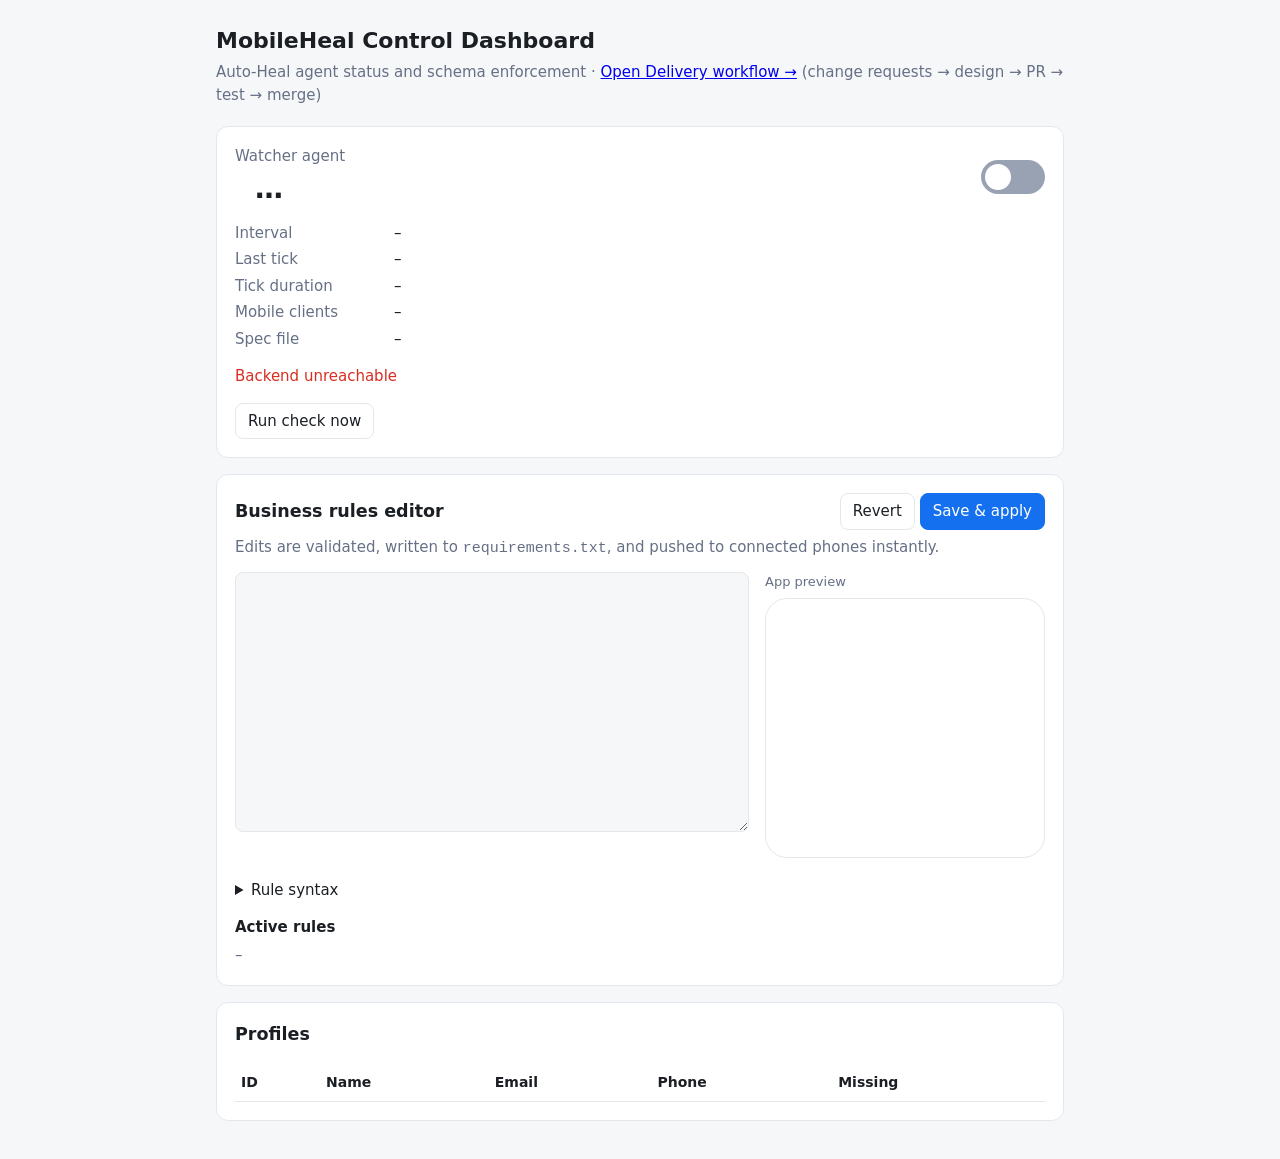
==== backend/app/static/dashboard.html @ 3e6647db "Initial MobileHeal import" ====
<!doctype html>
<html lang="en">
<head>
<meta charset="utf-8">
<meta name="viewport" content="width=device-width, initial-scale=1">
<title>MobileHeal Control</title>
<style>
  :root { --bg:#f6f7f9; --card:#fff; --fg:#1b1f24; --muted:#667085; --line:#e4e7ec;
          --ok:#12b76a; --off:#98a2b3; --warn:#f79009; --err:#d92d20; }
  @media (prefers-color-scheme: dark) { :root { --bg:#0f1115; --card:#181b21; --fg:#e7e9ee;
          --muted:#98a2b3; --line:#2a2f38; } }
  * { box-sizing:border-box } body { margin:0; font:15px/1.5 system-ui,-apple-system,Segoe UI,sans-serif;
          background:var(--bg); color:var(--fg); }
  main { max-width:880px; margin:0 auto; padding:24px 16px; }
  h1 { font-size:22px; margin:0 0 4px } .sub { color:var(--muted); margin:0 0 20px }
  .card { background:var(--card); border:1px solid var(--line); border-radius:12px; padding:18px; margin-bottom:16px }
  .row { display:flex; align-items:center; justify-content:space-between; gap:12px; flex-wrap:wrap }
  .state { font-size:28px; font-weight:700; letter-spacing:.5px }
  .dot { display:inline-block; width:12px; height:12px; border-radius:50%; margin-right:8px; vertical-align:middle }
  .switch { position:relative; width:64px; height:34px; } .switch input { opacity:0; width:0; height:0 }
  .slider { position:absolute; inset:0; background:var(--off); border-radius:34px; cursor:pointer; transition:.2s }
  .slider:before { content:""; position:absolute; width:26px; height:26px; left:4px; top:4px; background:#fff;
          border-radius:50%; transition:.2s } input:checked + .slider { background:var(--ok) }
  input:checked + .slider:before { transform:translateX(30px) }
  dl { display:grid; grid-template-columns:max-content 1fr; gap:4px 16px; margin:12px 0 0 } dt { color:var(--muted) }
  table { width:100%; border-collapse:collapse; font-size:14px } th,td { text-align:left; padding:8px 6px; border-bottom:1px solid var(--line) }
  .tag { display:inline-block; padding:1px 8px; border-radius:99px; font-size:12px; background:var(--line); margin:1px }
  .tag.req { background:color-mix(in srgb, var(--warn) 22%, transparent) }
  .err { color:var(--err) } .muted { color:var(--muted) }
  button { font:inherit; padding:6px 12px; border-radius:8px; border:1px solid var(--line); background:var(--card); color:var(--fg); cursor:pointer }
  .scroll { overflow-x:auto }
  textarea { width:100%; min-height:260px; font:13px/1.55 ui-monospace,SFMono-Regular,Menlo,monospace; padding:12px;
          border-radius:8px; border:1px solid var(--line); background:var(--bg); color:var(--fg); resize:vertical }
  textarea.bad { border-color:var(--err) }
  .btn-primary { background:#1570ef; color:#fff; border-color:#1570ef } .btn-primary:disabled { opacity:.5; cursor:default }
  .ok { color:var(--ok) } .grid2 { display:grid; grid-template-columns:1fr 280px; gap:16px }
  @media (max-width:720px) { .grid2 { grid-template-columns:1fr } }
  .phone { border:1px solid var(--line); border-radius:22px; padding:14px; min-height:260px; }
  .phone .bar { font-weight:600; padding:6px 0 10px } .phone .banner { border-radius:8px; padding:10px; font-size:13px; margin-bottom:10px }
  .phone .fld { border:1px solid #c8ccd2; border-radius:6px; padding:8px; font-size:13px; margin-bottom:8px; color:#667085; background:#fff }
  .phone .pbtn { border-radius:20px; padding:10px; text-align:center; font-weight:600 }
  .help code { background:var(--line); padding:1px 5px; border-radius:4px; font-size:12px } .help li { margin:2px 0 }
</style>
</head>
<body>
<main>
  <h1>MobileHeal Control Dashboard</h1>
  <p class="sub">Auto-Heal agent status and schema enforcement · <a href="/workflow">Open Delivery workflow →</a> <span class="muted">(change requests → design → PR → test → merge)</span></p>

  <section class="card">
    <div class="row">
      <div><div class="muted">Watcher agent</div>
        <div class="state"><span class="dot" id="dot"></span><span id="state">…</span></div></div>
      <label class="switch" title="Start / stop agent"><input type="checkbox" id="toggle"><span class="slider"></span></label>
    </div>
    <dl>
      <dt>Interval</dt><dd id="interval">–</dd>
      <dt>Last tick</dt><dd id="tick">–</dd>
      <dt>Tick duration</dt><dd id="dur">–</dd>
      <dt>Mobile clients</dt><dd id="clients">–</dd>
      <dt>Spec file</dt><dd id="specPath" style="word-break:break-all">–</dd>
    </dl>
    <p id="error" class="err"></p>
    <button id="runNow">Run check now</button>
  </section>

  <section class="card">
    <div class="row"><h3 style="margin:0">Business rules editor</h3>
      <span><button id="reload">Revert</button> <button id="save" class="btn-primary">Save &amp; apply</button></span></div>
    <p class="muted" style="margin:6px 0 12px">Edits are validated, written to <code>requirements.txt</code>, and pushed to connected phones instantly.</p>
    <div class="grid2">
      <div>
        <textarea id="spec" spellcheck="false"></textarea>
        <p id="specMsg" class="muted" style="margin:6px 0 0">&nbsp;</p>
      </div>
      <div>
        <div class="muted" style="font-size:13px;margin-bottom:6px">App preview</div>
        <div class="phone" id="phone"></div>
      </div>
    </div>
    <details class="help" style="margin-top:12px"><summary>Rule syntax</summary>
      <ul>
        <li><code>phone_number: required</code> — profile field users must fill in (<code>optional</code> to relax)</li>
        <li><code>ui.button_color = #E53935</code> — app look &amp; behaviour, any key below</li>
        <li><code># comment</code> — ignored</li>
      </ul>
      <div id="uiKeys"></div>
    </details>
    <h4 style="margin:14px 0 6px">Active rules</h4><div id="rules" class="muted">–</div>
  </section>

  <section class="card scroll">
    <h3 style="margin-top:0">Profiles</h3>
    <table><thead><tr><th>ID</th><th>Name</th><th>Email</th><th>Phone</th><th>Missing</th></tr></thead>
      <tbody id="profiles"></tbody></table>
  </section>
</main>
<script>
const $ = id => document.getElementById(id);
const esc = s => String(s ?? "").replace(/[&<>"]/g, c => ({"&":"&amp;","<":"&lt;",">":"&gt;",'"':"&quot;"}[c]));
async function refresh() {
  try {
    const [a, p] = await Promise.all([fetch("/api/agent").then(r=>r.json()), fetch("/api/profiles").then(r=>r.json())]);
    const on = a.state === "START";
    $("state").textContent = on ? "RUNNING" : "STOPPED";
    $("dot").style.background = on ? "var(--ok)" : "var(--off)";
    $("toggle").checked = on;
    $("interval").textContent = a.interval_seconds + " s";
    $("tick").textContent = a.last_tick ? new Date(a.last_tick).toLocaleString() : "–";
    $("dur").textContent = a.last_duration_ms != null ? a.last_duration_ms + " ms" : "–";
    $("clients").textContent = a.ws_clients;
    $("specPath").textContent = a.spec_path;
    $("error").textContent = a.last_error || "";
    $("rules").innerHTML = (a.rules.map(r =>
      `<span class="tag ${r.constraint==='required'?'req':''}">${esc(r.field)}: ${esc(r.constraint)}</span>`).concat(
      Object.entries(a.ui || {}).map(([k, v]) => `<span class="tag">ui.${esc(k)} = ${k.endsWith("_color") ?
        `<span style="display:inline-block;width:10px;height:10px;border-radius:2px;vertical-align:middle;background:${esc(v)}"></span> ` : ""}${esc(v)}</span>`))
      .join(" ")) || "No rules";
    $("profiles").innerHTML = p.length ? p.map(x => {
      const miss = a.active_alerts[x.id] || [];
      return `<tr><td>${x.id}</td><td>${esc(x.name)}</td><td>${esc(x.email)}</td><td>${esc(x.phone_number)}</td>
        <td>${miss.length ? miss.map(m=>`<span class="tag req">${esc(m)}</span>`).join(" ") : '<span class="muted">✓ healthy</span>'}</td></tr>`;
    }).join("") : `<tr><td colspan="5" class="muted">No profiles yet</td></tr>`;
  } catch (e) { $("error").textContent = "Backend unreachable"; }
}
$("toggle").addEventListener("change", async e => {
  await fetch("/api/agent/toggle", {method:"POST", headers:{"Content-Type":"application/json"},
    body: JSON.stringify({state: e.target.checked ? "START" : "STOP"})});
  refresh();
});
$("runNow").addEventListener("click", async () => { await fetch("/api/agent/run-now", {method:"POST"}); refresh(); });
let dirty = false, lastSaved = "";
const label = k => k.split("_").map(w => w[0].toUpperCase() + w.slice(1)).join(" ");
function preview(rules, ui) {
  const req = rules.filter(r => r.constraint === "required").map(r => r.field);
  const fields = ["name", "email", ...req.filter(f => f !== "name" && f !== "email")];
  const extra = req.filter(f => f !== "name" && f !== "email");
  $("phone").style.background = ui.background_color || "#ffffff";
  $("phone").innerHTML = `<div class="bar" style="color:#1b1f24">${esc(ui.app_title || "MobileHeal")}</div>` +
    (extra.length ? `<div class="banner" style="background:${esc(ui.banner_color || "#FFF4E5")};color:${esc(ui.banner_text_color || "#B54708")}">
      <b>Action needed</b><br>${esc(ui.banner_message || "Your profile is missing: " + extra.map(label).join(", "))}</div>` : "") +
    fields.map(f => `<div class="fld">${esc(label(f))}</div>`).join("") +
    `<div class="pbtn" style="background:${esc(ui.button_color || "#6750A4")};color:${esc(ui.button_text_color || "#FFFFFF")}">${esc(ui.button_label || "Save")}</div>`;
}
let vTimer;
$("spec").addEventListener("input", () => {
  dirty = $("spec").value !== lastSaved;
  clearTimeout(vTimer);
  vTimer = setTimeout(async () => {
    const r = await fetch("/api/requirements/validate", {method:"POST", headers:{"Content-Type":"application/json"},
      body: JSON.stringify({text: $("spec").value})}).then(r => r.json());
    $("spec").classList.toggle("bad", !r.valid);
    $("save").disabled = !r.valid;
    $("specMsg").className = r.valid ? (dirty ? "muted" : "ok") : "err";
    $("specMsg").textContent = r.valid ? (dirty ? "Valid — unsaved changes" : "Saved") : r.error;
    if (r.valid) preview(r.rules, r.ui);
  }, 250);
});
async function loadSpec() {
  const r = await fetch("/api/requirements").then(r => r.json());
  lastSaved = r.text; $("spec").value = r.text; dirty = false;
  $("spec").classList.remove("bad"); $("save").disabled = false;
  $("specMsg").className = r.last_error ? "err" : "muted"; $("specMsg").textContent = r.last_error || "\u00a0";
  $("uiKeys").innerHTML = "<p class='muted' style='margin:6px 0 2px'>Supported <code>ui.</code> keys:</p><ul>" +
    Object.entries(r.ui_keys).map(([k, d]) => `<li><code>ui.${k}</code> — ${esc(d)}</li>`).join("") + "</ul>";
  preview(r.rules, r.ui);
}
$("save").addEventListener("click", async () => {
  $("save").disabled = true;
  const res = await fetch("/api/requirements", {method:"PUT", headers:{"Content-Type":"application/json"},
    body: JSON.stringify({text: $("spec").value})});
  const r = await res.json();
  if (!res.ok) { $("specMsg").className = "err"; $("specMsg").textContent = r.detail; $("save").disabled = false; return; }
  lastSaved = r.text; $("spec").value = r.text; dirty = false;
  $("specMsg").className = "ok"; $("specMsg").textContent = "Saved and pushed to " + (await fetch("/api/agent").then(x=>x.json())).ws_clients + " connected app(s)";
  $("save").disabled = false; refresh();
});
$("reload").addEventListener("click", loadSpec);
loadSpec(); refresh(); setInterval(refresh, 3000);
</script>
</body>
</html>
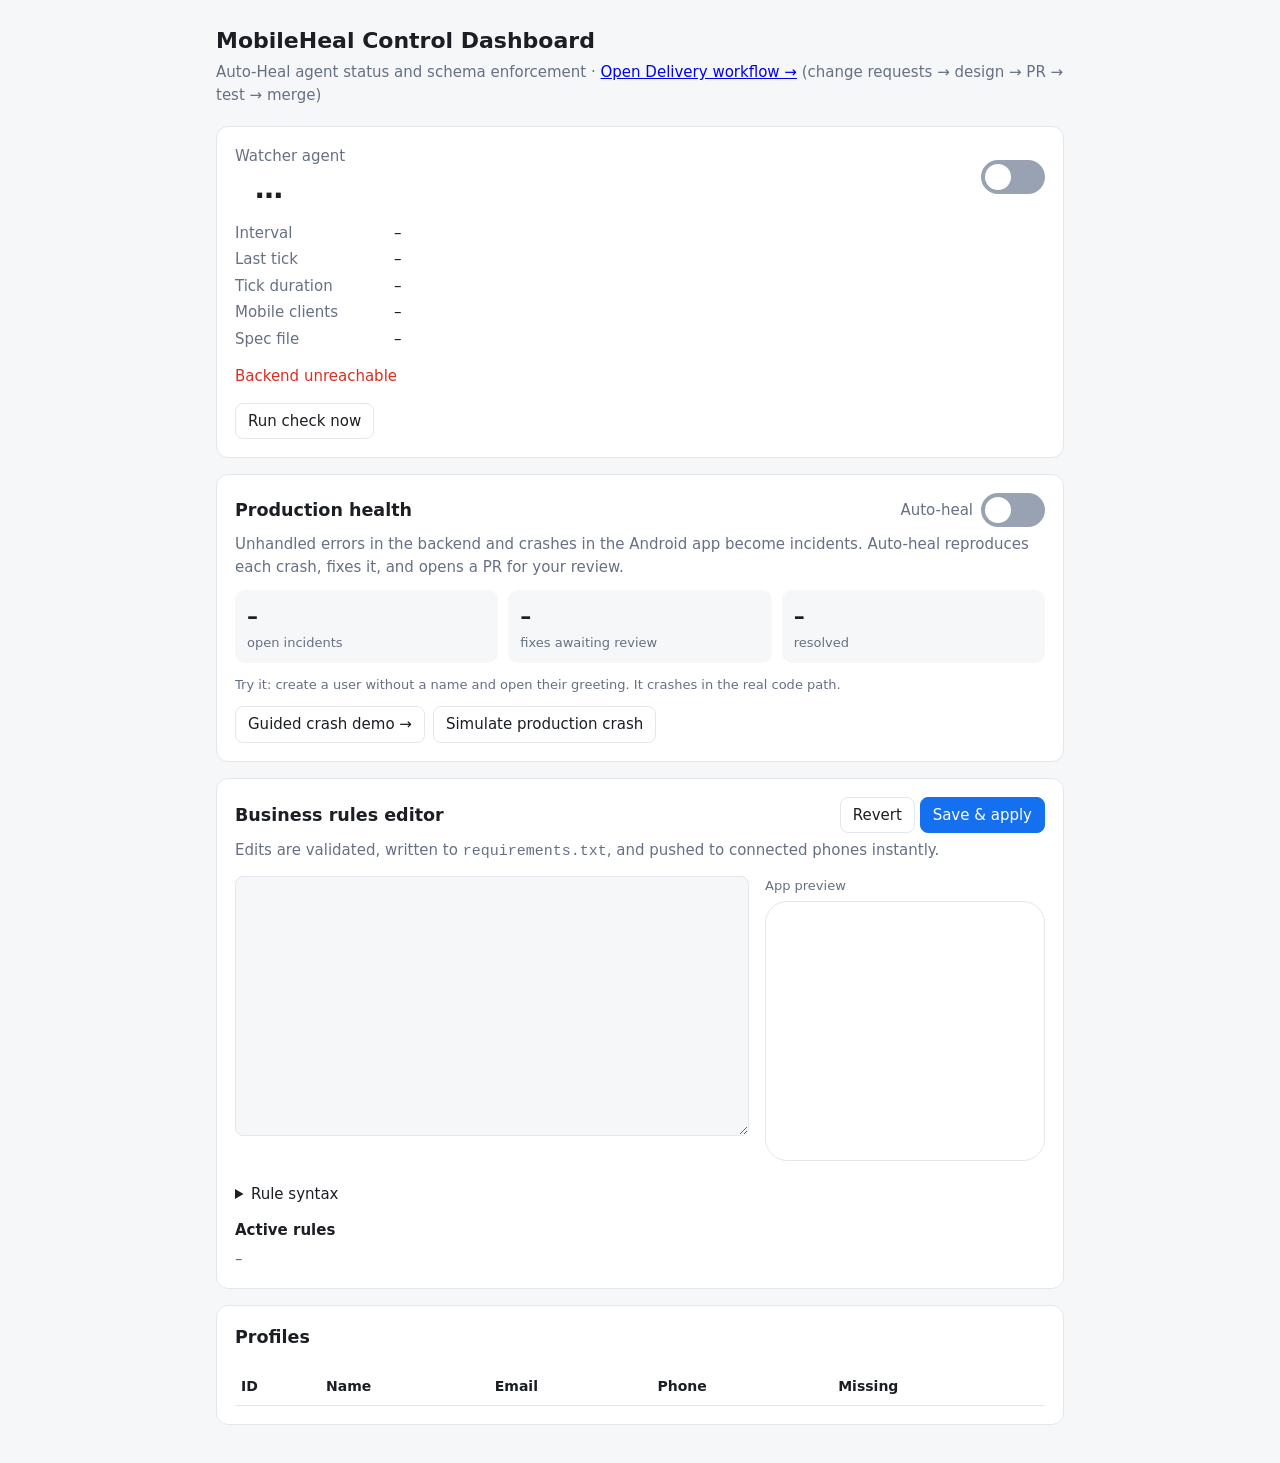
==== commit bfbf0975: "MobileHeal: plain-English requirements, Figma, test management, crash demo, self-healing" ====
--- a/backend/app/static/dashboard.html
+++ b/backend/app/static/dashboard.html
@@ -64,6 +64,22 @@
     <button id="runNow">Run check now</button>
   </section>
 
+  <section class="card" id="health">
+    <div class="row"><h3 style="margin:0">Production health</h3>
+      <label style="display:flex;gap:8px;align-items:center" class="muted">Auto-heal
+        <span class="switch"><input type="checkbox" id="ahToggle"><span class="slider"></span></span></label></div>
+    <p class="muted" style="margin:6px 0 12px">Unhandled errors in the backend and crashes in the Android app become incidents. Auto-heal reproduces each crash, fixes it, and opens a PR for your review.</p>
+    <div style="display:grid;grid-template-columns:repeat(3,1fr);gap:10px">
+      <div style="background:var(--bg);border-radius:10px;padding:10px 12px"><div style="font-size:22px;font-weight:700" id="hOpen">–</div><div class="muted" style="font-size:13px">open incidents</div></div>
+      <div style="background:var(--bg);border-radius:10px;padding:10px 12px"><div style="font-size:22px;font-weight:700" id="hReview">–</div><div class="muted" style="font-size:13px">fixes awaiting review</div></div>
+      <div style="background:var(--bg);border-radius:10px;padding:10px 12px"><div style="font-size:22px;font-weight:700" id="hFixed">–</div><div class="muted" style="font-size:13px">resolved</div></div>
+    </div>
+    <div id="hRecent" style="margin-top:12px"></div>
+    <div class="row" style="margin-top:12px">
+      <span class="muted" style="font-size:13px">Try it: create a user without a name and open their greeting. It crashes in the real code path.</span>
+      <span style="display:flex;gap:8px"><a href="/workflow#demo"><button>Guided crash demo →</button></a><button id="chaos">Simulate production crash</button></span></div>
+  </section>
+
   <section class="card">
     <div class="row"><h3 style="margin:0">Business rules editor</h3>
       <span><button id="reload">Revert</button> <button id="save" class="btn-primary">Save &amp; apply</button></span></div>
@@ -176,6 +192,27 @@
   $("save").disabled = false; refresh();
 });
 $("reload").addEventListener("click", loadSpec);
+async function refreshHealth(){
+  try {
+    const h = await fetch("/api/healer").then(r=>r.json());
+    $("hOpen").textContent = h.open; $("hReview").textContent = h.awaiting_review; $("hFixed").textContent = h.resolved;
+    $("ahToggle").checked = h.autoheal;
+    const lbl = {detected:"Detected", diagnosing:"Auto-healing…", needs_engineer:"Needs engineer", pr_open:"Fix PR ready for review", merged:"Fixed", closed:"Closed"};
+    $("hRecent").innerHTML = h.recent.map(i => `<div class="row" style="border-top:1px solid var(--line);padding:8px 0;font-size:14px">
+      <span><b>${esc(i.key)}</b> ${esc(i.title)} ${i.occurrences>1?`<span class="muted">×${i.occurrences}</span>`:""}</span>
+      <a href="/workflow#cr/${i.id}" style="color:inherit">${lbl[i.status]||i.status} →</a></div>`).join("");
+  } catch(e) {}
+}
+$("ahToggle").addEventListener("change", async e => { await fetch("/api/healer/autoheal",{method:"POST",headers:{"Content-Type":"application/json"},body:JSON.stringify({on:e.target.checked})}); refreshHealth(); });
+$("chaos").addEventListener("click", async () => {
+  const b = $("chaos"); b.disabled = true; b.textContent = "Crashing…";
+  const p = await fetch("/api/profiles",{method:"POST",headers:{"Content-Type":"application/json"},body:JSON.stringify({email:"no-name-"+Date.now()%10000+"@example.com"})}).then(r=>r.json());
+  const r = await fetch(`/api/profiles/${p.id}/greeting`); const body = await r.json();
+  b.textContent = r.status===500 ? `HTTP 500 → ${body.incident} opened` : `HTTP ${r.status} (no crash — already fixed?)`;
+  setTimeout(()=>{ b.disabled=false; b.textContent="Simulate production crash"; }, 4000);
+  refreshHealth(); refresh();
+});
+refreshHealth(); setInterval(refreshHealth, 3000);
 loadSpec(); refresh(); setInterval(refresh, 3000);
 </script>
 </body>
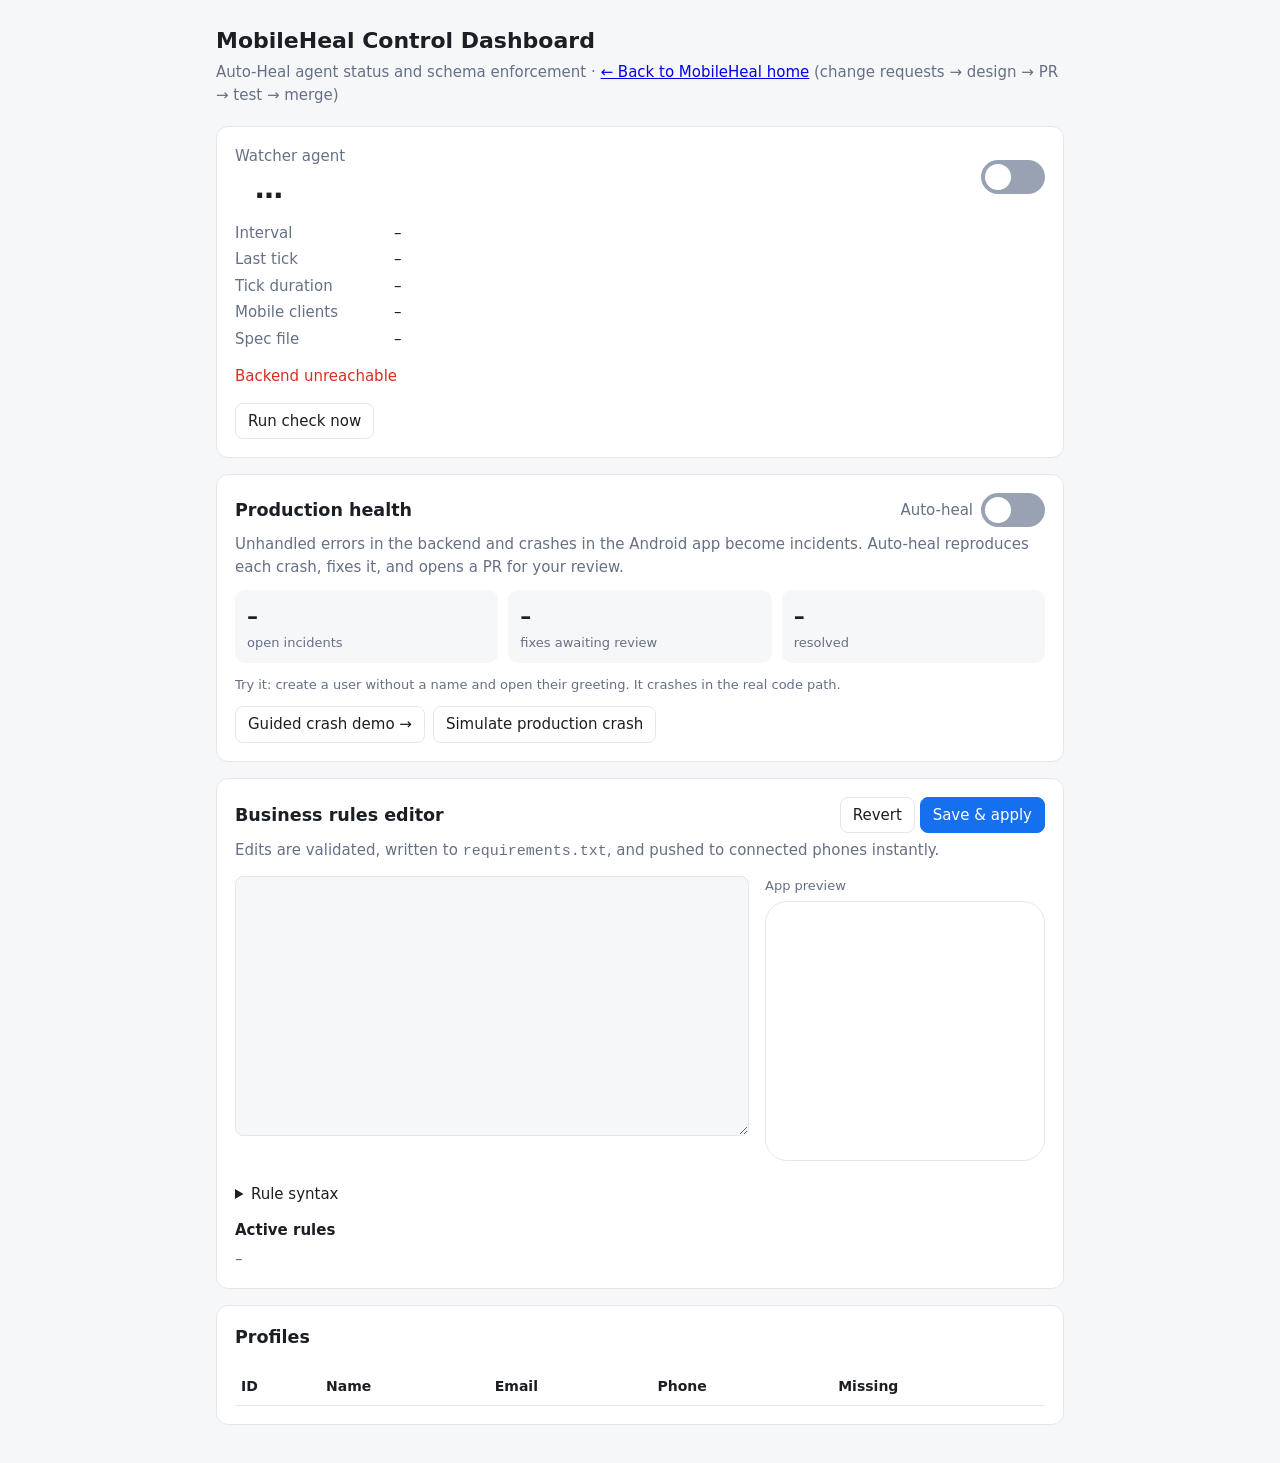
==== commit a1137283: "Enterprise UX, DataWatchdog, Jira defect workflow, multi-LLM agent, one-command launcher - Home page" ====
--- a/backend/app/static/dashboard.html
+++ b/backend/app/static/dashboard.html
@@ -45,7 +45,7 @@
 <body>
 <main>
   <h1>MobileHeal Control Dashboard</h1>
-  <p class="sub">Auto-Heal agent status and schema enforcement · <a href="/workflow">Open Delivery workflow →</a> <span class="muted">(change requests → design → PR → test → merge)</span></p>
+  <p class="sub">Auto-Heal agent status and schema enforcement · <a href="/#home">← Back to MobileHeal home</a> <span class="muted">(change requests → design → PR → test → merge)</span></p>
 
   <section class="card">
     <div class="row">
@@ -197,7 +197,7 @@
     const h = await fetch("/api/healer").then(r=>r.json());
     $("hOpen").textContent = h.open; $("hReview").textContent = h.awaiting_review; $("hFixed").textContent = h.resolved;
     $("ahToggle").checked = h.autoheal;
-    const lbl = {detected:"Detected", diagnosing:"Auto-healing…", needs_engineer:"Needs engineer", pr_open:"Fix PR ready for review", merged:"Fixed", closed:"Closed"};
+    const lbl = {detected:"Detected", diagnosing:"Analyzing…", awaiting_approval:"Awaiting approval", fixing:"Auto-fixing…", needs_engineer:"Needs engineer", pr_open:"Fix PR ready for review", merged:"Fixed", closed:"Closed"};
     $("hRecent").innerHTML = h.recent.map(i => `<div class="row" style="border-top:1px solid var(--line);padding:8px 0;font-size:14px">
       <span><b>${esc(i.key)}</b> ${esc(i.title)} ${i.occurrences>1?`<span class="muted">×${i.occurrences}</span>`:""}</span>
       <a href="/workflow#cr/${i.id}" style="color:inherit">${lbl[i.status]||i.status} →</a></div>`).join("");
